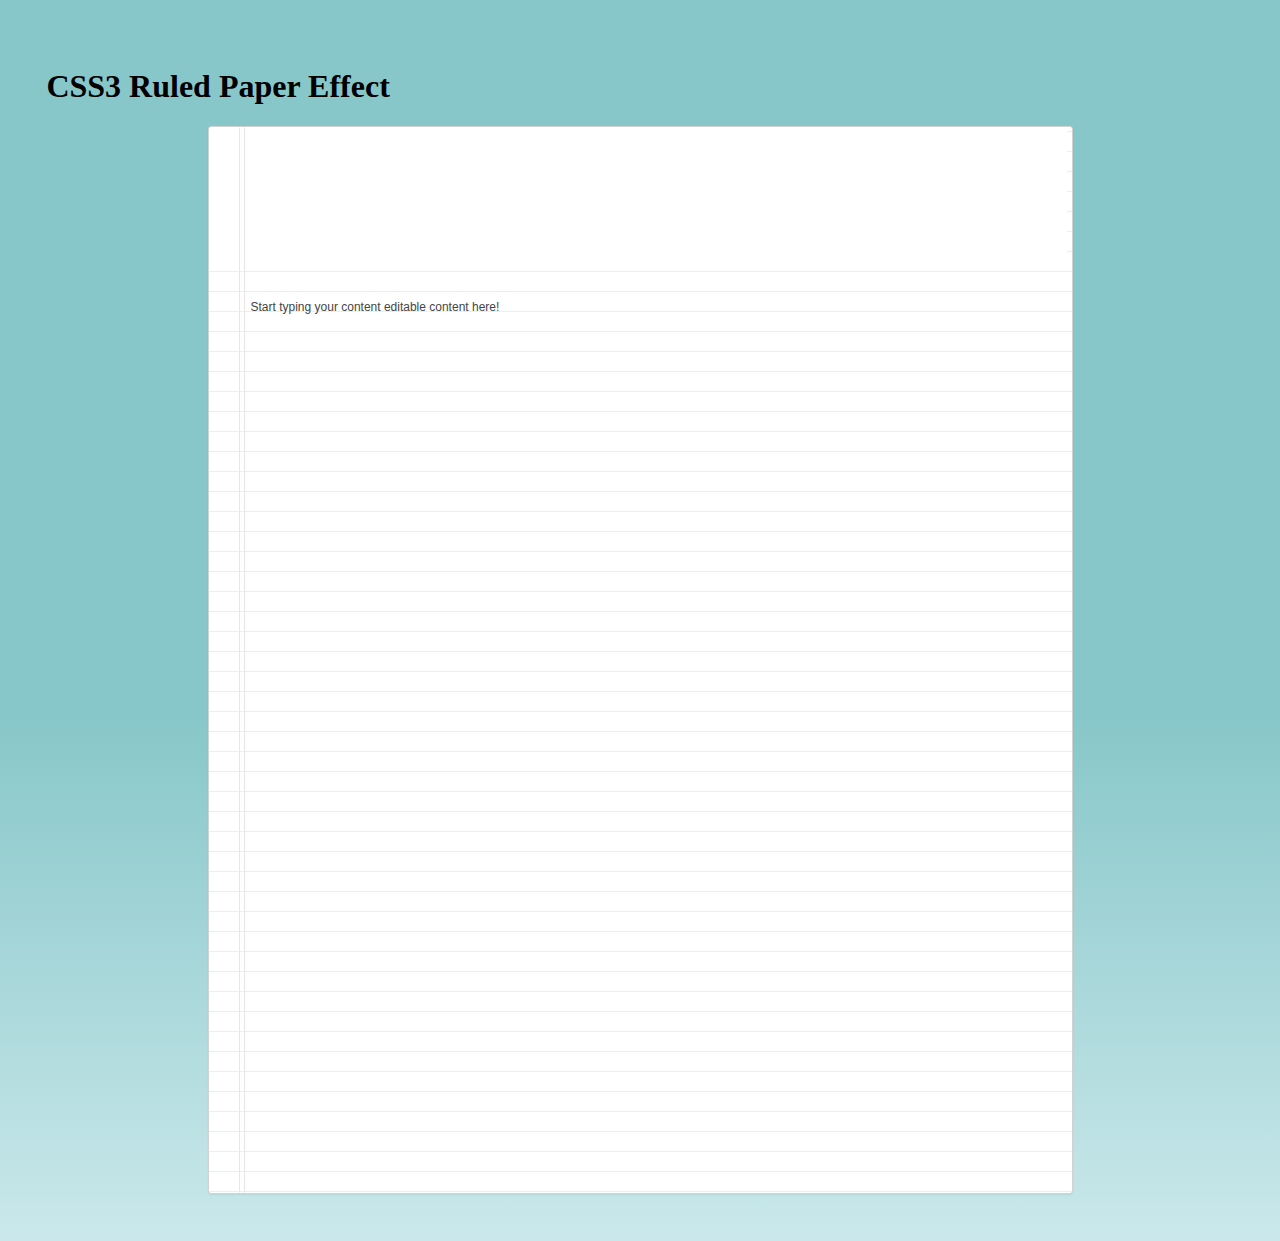
==== index 2.html @ bd2f3032 "initial" ====
<!DOCTYPE html>
<html lang="en">
 <head>
    <meta charset="utf-8">
    <title>CSS3 Ruled Paper Effect</title>
    <link href="styles.css" rel="stylesheet" rev="stylesheet" />
 </head>
 <body>

   <h1>CSS3 Ruled Paper Effect</h1>

      <section class="paper">
      	<article class="head"></article>
        <p>&nbsp;</p>
        <article contenteditable="true">Start typing your content editable content here!</article>
      </section>

 </body>
</html>
---- styles.css ----
@charset "utf-8";
/* CSS Document */

body { 
	background: -webkit-linear-gradient(top, rgb(136,199,201) 58%, rgb(202,232,235) 100%);
	background: -moz-linear-gradient(top, rgb(136,199,201) 58%, rgb(202,232,235) 100%);
	background: -ms-linear-gradient(top, rgb(136,199,201) 58%, rgb(202,232,235) 100%);
	background: -o-linear-gradient(top, rgb(136,199,201) 58%, rgb(202,232,235) 100%);
	background: linear-gradient(top, rgb(136,199,201) 58%, rgb(202,232,235) 100%);
	padding: 3%;
	height: 94%;
	
}

.paper {
        font: normal 12px/1.5 "Lucida Grande", arial, sans-serif;
        width: 50%;
        height: 80%;
        margin: 0 auto;
        padding: 6px 5px 4px 42px;
        position: relative;
        color: #444;
        line-height: 20px;
        border: 1px solid #d2d2d2;
        background: #fff;
        background: -webkit-gradient(linear, 0 0, 0 100%, from(#d9eaf3), color-stop(4%, #fff)) 0 4px;
        background: -webkit-linear-gradient(top, #d9eaf3 0%, #fff 8%) 0 4px;
        background: -moz-linear-gradient(top, #d9eaf3 0%, #fff 8%) 0 4px;
        background: -ms-linear-gradient(top, #d9eaf3 0%, #fff 8%) 0 4px;
        background: -o-linear-gradient(top, #d9eaf3 0%, #fff 8%) 0 4px;
        background: linear-gradient(top, #d9eaf3 0%, #fff 8%) 0 4px;
        -webkit-background-size: 100% 20px;
        -moz-background-size: 100% 20px;
        -ms-background-size: 100% 20px;
        -o-background-size: 100% 20px;
        background-size: 100% 20px;
        -webkit-border-radius: 3px;
        -moz-border-radius: 3px;
        border-radius: 3px;
        -webkit-box-shadow: 0 1px 2px rgba(0,0,0,0.07);
        -moz-box-shadow: 0 1px 2px rgba(0,0,0,0.07);
        box-shadow: 0 1px 2px rgba(0,0,0,0.07);
		width: 816px;
		height: 1056px;
}
 
.paper::before {
        content: '';
        position: absolute;
        width: 4px;
        top: 0;
        left: 30px;
        bottom: 0;
        border: 1px solid;
        border-color: transparent #efe4e4;
}

textarea {
        display: block;
        width: 94%;
        margin: 0 auto;
        padding: 3.8% 3%;
        border: none;
        outline: none;
        height: 94%;
        background: transparent;
        line-height: 20px;
}

.head {
	background-color: #FFF;
	min-height: 124px;
	margin-left: -42px;
	margin-top: -4px;
}
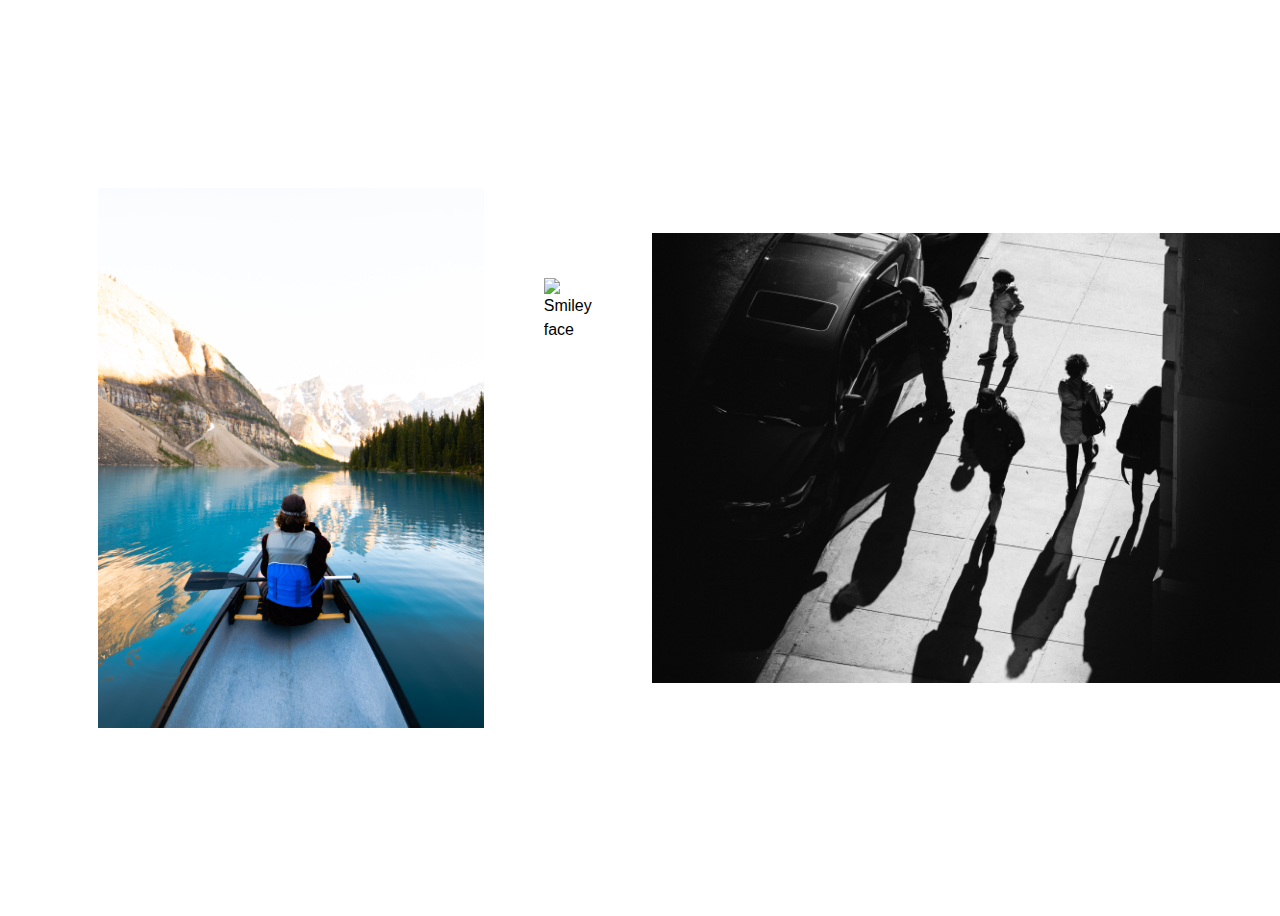
==== commit 98cc9f2b: "many changes" ====
--- a/index 2.html
+++ b/index 2.html
@@ -2,18 +2,47 @@
 <html lang="en">
  <head>
     <meta charset="utf-8">
-    <title>CSS3 Ruled Paper Effect</title>
+    <title>kat</title>
     <link href="styles.css" rel="stylesheet" rev="stylesheet" />
  </head>
  <body>
+  <div class="container wideDiv">
 
-   <h1>CSS3 Ruled Paper Effect</h1>
+    <img src="a.jpg" alt="Smiley face" height="60%">
+    <img src="b.jpg" alt="Smiley face" height="40%">
+    <img src="c.jpg" alt="Smiley face" height="50%">
+    <img src="d.jpg" alt="Smiley face" height="55%">
+    <img src="e.jpg" alt="Smiley face" height="70%"><img src="a.jpg" alt="Smiley face" height="60%">
+    <img src="b.jpg" alt="Smiley face" height="40%">
+    <img src="c.jpg" alt="Smiley face" height="50%">
+    <img src="d.jpg" alt="Smiley face" height="55%">
+    <img src="e.jpg" alt="Smiley face" height="70%"><img src="a.jpg" alt="Smiley face" height="60%">
+    <img src="b.jpg" alt="Smiley face" height="40%">
+    <img src="c.jpg" alt="Smiley face" height="50%">
+    <img src="d.jpg" alt="Smiley face" height="55%">
+    <img src="e.jpg" alt="Smiley face" height="70%">
 
-      <section class="paper">
-      	<article class="head"></article>
-        <p>&nbsp;</p>
-        <article contenteditable="true">Start typing your content editable content here!</article>
-      </section>
+  </div>
 
  </body>
+ <script>
+ 	(function() {
+  function scrollHorizontally(e) {
+    e = window.event || e;
+    var delta = Math.max(-1, Math.min(1, (e.wheelDelta || -e.detail)));
+    document.documentElement.scrollLeft -= (delta * 40); // Multiplied by 40
+    document.body.scrollLeft -= (delta * 40); // Multiplied by 40
+    e.preventDefault();
+  }
+  if (window.addEventListener) {
+    // IE9, Chrome, Safari, Opera
+    window.addEventListener("mousewheel", scrollHorizontally, false);
+    // Firefox
+    window.addEventListener("DOMMouseScroll", scrollHorizontally, false);
+  } else {
+    // IE 6/7/8
+    window.attachEvent("onmousewheel", scrollHorizontally);
+  }
+})();
+</script>
 </html>--- a/styles.css
+++ b/styles.css
@@ -1,75 +1,93 @@
 @charset "utf-8";
 /* CSS Document */
 
-body { 
-	background: -webkit-linear-gradient(top, rgb(136,199,201) 58%, rgb(202,232,235) 100%);
-	background: -moz-linear-gradient(top, rgb(136,199,201) 58%, rgb(202,232,235) 100%);
-	background: -ms-linear-gradient(top, rgb(136,199,201) 58%, rgb(202,232,235) 100%);
-	background: -o-linear-gradient(top, rgb(136,199,201) 58%, rgb(202,232,235) 100%);
-	background: linear-gradient(top, rgb(136,199,201) 58%, rgb(202,232,235) 100%);
-	padding: 3%;
-	height: 94%;
-	
+@font-face { font-family: Skinny; src: url('Skinny-Regular.otf'); } 
+
+body {
+        font-family: 'Merriweather Sans', sans-serif;
+        font-size: 16px;
+        line-height: 1.5; 
+/*        background: url(katface.svg) no-repeat center;
+*/        background-size: cover;
+        background-repeat: no-repeat;
+        background-attachment: fixed;
+        background-position: center; 
+}
+p {
+  font-size: medium;
+  
+}
+img {
+  margin-left: 30px;
+  margin-right: 30px;
+}
+.container{
+  display:flex;
+  align-items: center;
+  margin-left: 60px;
+}
+.wideDiv {
+  height: 100vh;
+  /*width: 40000px;*/
+}
+.path {
+  stroke-dasharray: 13664.5;
+  stroke-dashoffset: 13664.5;
+  animation: dash 2s linear forwards;
 }
 
-.paper {
-        font: normal 12px/1.5 "Lucida Grande", arial, sans-serif;
-        width: 50%;
-        height: 80%;
-        margin: 0 auto;
-        padding: 6px 5px 4px 42px;
-        position: relative;
-        color: #444;
-        line-height: 20px;
-        border: 1px solid #d2d2d2;
-        background: #fff;
-        background: -webkit-gradient(linear, 0 0, 0 100%, from(#d9eaf3), color-stop(4%, #fff)) 0 4px;
-        background: -webkit-linear-gradient(top, #d9eaf3 0%, #fff 8%) 0 4px;
-        background: -moz-linear-gradient(top, #d9eaf3 0%, #fff 8%) 0 4px;
-        background: -ms-linear-gradient(top, #d9eaf3 0%, #fff 8%) 0 4px;
-        background: -o-linear-gradient(top, #d9eaf3 0%, #fff 8%) 0 4px;
-        background: linear-gradient(top, #d9eaf3 0%, #fff 8%) 0 4px;
-        -webkit-background-size: 100% 20px;
-        -moz-background-size: 100% 20px;
-        -ms-background-size: 100% 20px;
-        -o-background-size: 100% 20px;
-        background-size: 100% 20px;
-        -webkit-border-radius: 3px;
-        -moz-border-radius: 3px;
-        border-radius: 3px;
-        -webkit-box-shadow: 0 1px 2px rgba(0,0,0,0.07);
-        -moz-box-shadow: 0 1px 2px rgba(0,0,0,0.07);
-        box-shadow: 0 1px 2px rgba(0,0,0,0.07);
-		width: 816px;
-		height: 1056px;
+@keyframes dash {
+  to {
+    stroke-dashoffset: 0;
+  }
 }
- 
-.paper::before {
-        content: '';
-        position: absolute;
-        width: 4px;
-        top: 0;
-        left: 30px;
-        bottom: 0;
-        border: 1px solid;
-        border-color: transparent #efe4e4;
+.work {
+        margin-top: 200px;
+}
+.sticky {
+  position: fixed;
+  top: 0;
+  width: 100%
+  //padding-top: 102px;
+}
+h1 {
+  text-align: center;
+  font-family: Skinny, sans-serif;
+  font-size: 600%;
+  font-weight: lighter;
+  color: #484848;
+  margin-top: 100px;
+}
+.headers {
+        
+}
+h2{
+  max-width: 750px;
+  margin: 30px auto;
+  font-size: 160%;
+  font-family: 'helvetica', sans-serif;
+  color: #4A4A4A;
+  margin-bottom: 50px;
+} 
+h3 {
+  font-size: 250%;
+  margin-bottom: 35px;
 }
 
-textarea {
-        display: block;
-        width: 94%;
-        margin: 0 auto;
-        padding: 3.8% 3%;
-        border: none;
-        outline: none;
-        height: 94%;
-        background: transparent;
-        line-height: 20px;
+a {
+  color:#454343;
+  -o-transition:.3s;
+  -ms-transition:.3s;
+  -moz-transition:.3s;
+  -webkit-transition:.3s;
+  /* ...and now for the proper property */
+  transition:.3s;
+}
+a:hover {
+  color:#b21f41;
+  text-decoration: none;
+
 }
 
-.head {
-	background-color: #FFF;
-	min-height: 124px;
-	margin-left: -42px;
-	margin-top: -4px;
-}+
+
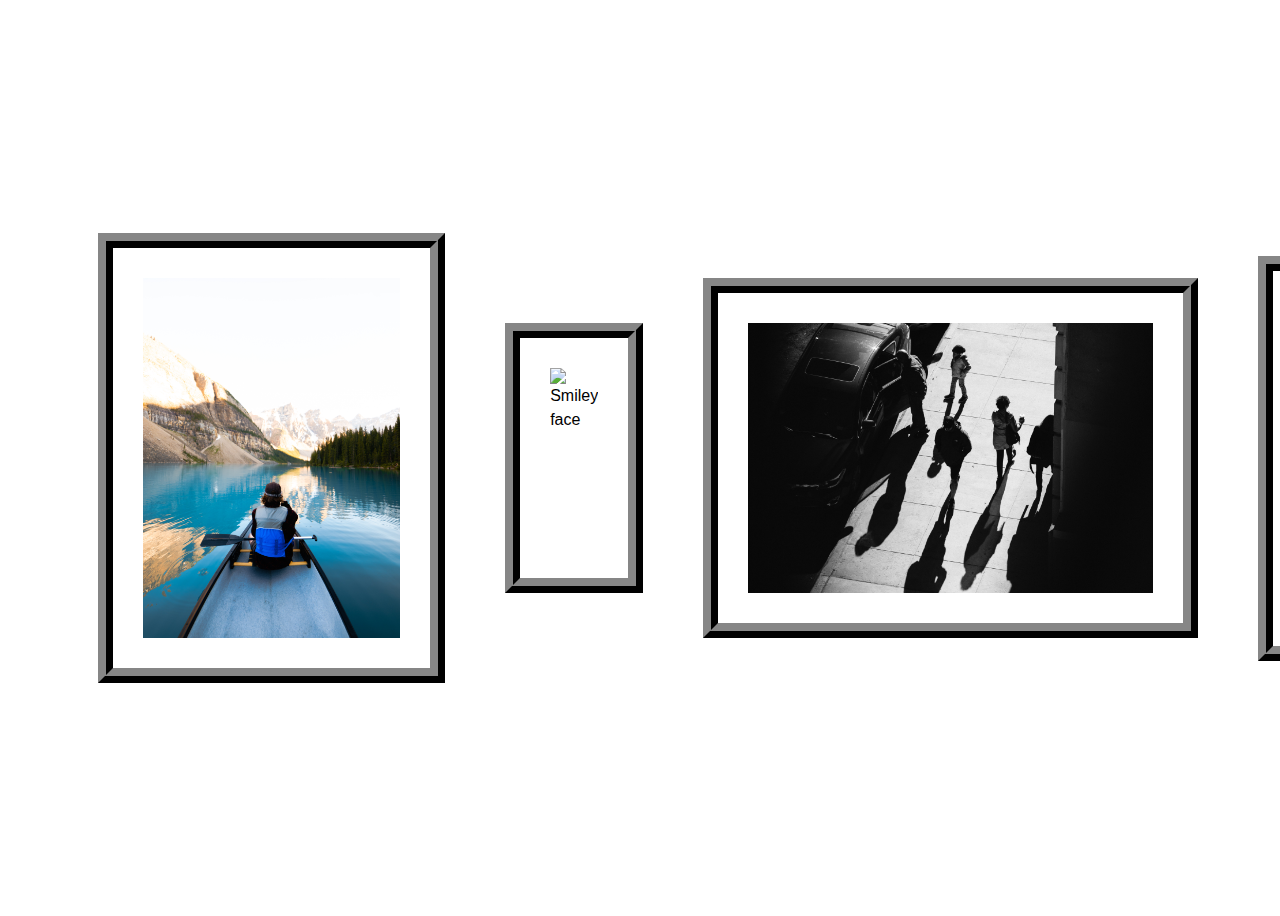
==== commit f26d793e: "shit broders" ====
--- a/index 2.html
+++ b/index 2.html
@@ -8,19 +8,21 @@
  <body>
   <div class="container wideDiv">
 
-    <img src="a.jpg" alt="Smiley face" height="60%">
-    <img src="b.jpg" alt="Smiley face" height="40%">
-    <img src="c.jpg" alt="Smiley face" height="50%">
-    <img src="d.jpg" alt="Smiley face" height="55%">
-    <img src="e.jpg" alt="Smiley face" height="70%"><img src="a.jpg" alt="Smiley face" height="60%">
-    <img src="b.jpg" alt="Smiley face" height="40%">
-    <img src="c.jpg" alt="Smiley face" height="50%">
-    <img src="d.jpg" alt="Smiley face" height="55%">
-    <img src="e.jpg" alt="Smiley face" height="70%"><img src="a.jpg" alt="Smiley face" height="60%">
-    <img src="b.jpg" alt="Smiley face" height="40%">
-    <img src="c.jpg" alt="Smiley face" height="50%">
-    <img src="d.jpg" alt="Smiley face" height="55%">
-    <img src="e.jpg" alt="Smiley face" height="70%">
+    <img src="a.jpg" alt="Smiley face" height="40%">
+    <img src="b.jpg" alt="Smiley face" height="20%">
+    <img src="c.jpg" alt="Smiley face" height="30%">
+    <img src="d.jpg" alt="Smiley face" height="35%">
+    <img src="e.jpg" alt="Smiley face" height="50%">
+    <img src="a.jpg" alt="Smiley face" height="40%">
+    <img src="b.jpg" alt="Smiley face" height="20%">
+    <img src="c.jpg" alt="Smiley face" height="30%">
+    <img src="d.jpg" alt="Smiley face" height="35%">
+    <img src="e.jpg" alt="Smiley face" height="50%">
+    <img src="a.jpg" alt="Smiley face" height="40%">
+    <img src="b.jpg" alt="Smiley face" height="20%">
+    <img src="c.jpg" alt="Smiley face" height="30%">
+    <img src="d.jpg" alt="Smiley face" height="35%">
+    <img src="e.jpg" alt="Smiley face" height="50%">
 
   </div>
 
--- a/styles.css
+++ b/styles.css
@@ -17,9 +17,12 @@
   font-size: medium;
   
 }
+
 img {
   margin-left: 30px;
   margin-right: 30px;
+  padding: 30px 30px 30px 30px;
+  border: 4mm ridge rgb(50, 50, 50, 50);
 }
 .container{
   display:flex;
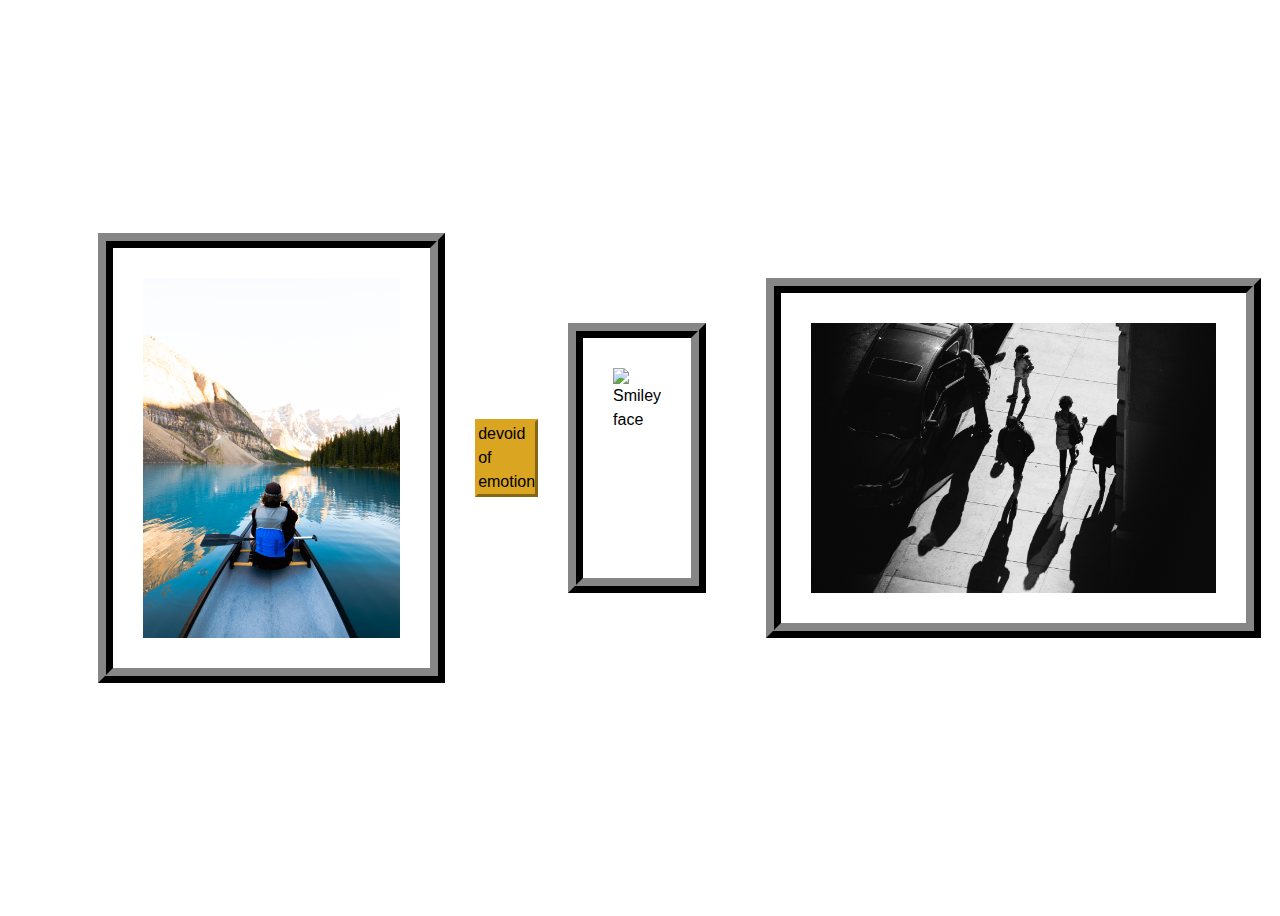
==== commit cf54ad76: "plaques" ====
--- a/index 2.html
+++ b/index 2.html
@@ -7,8 +7,14 @@
  </head>
  <body>
   <div class="container wideDiv">
-
-    <img src="a.jpg" alt="Smiley face" height="40%">
+  	<div class="paintwrap">
+  		<div class="painting">
+    		<img src="a.jpg" alt="Smiley face" height="40%">
+    		<p class="plaque">
+    		devoid of emotion
+    		</p>
+		</div>
+	</div>
     <img src="b.jpg" alt="Smiley face" height="20%">
     <img src="c.jpg" alt="Smiley face" height="30%">
     <img src="d.jpg" alt="Smiley face" height="35%">
--- a/styles.css
+++ b/styles.css
@@ -17,6 +17,13 @@
   font-size: medium;
   
 }
+.plaque {
+  border: 3px outset goldenrod;
+  background: goldenrod;
+  display: flex;
+  flex-direction: column;
+
+}
 
 img {
   margin-left: 30px;
@@ -32,6 +39,18 @@
 .wideDiv {
   height: 100vh;
   /*width: 40000px;*/
+}
+.paintwrap{
+  display: flex;
+  height: 100%;
+/*  flex-direction: row;
+*/  align-items: center;
+}
+.painting {
+  display: flex;
+  height: 100%;
+  flex-direction: row;
+  align-items: center;
 }
 .path {
   stroke-dasharray: 13664.5;
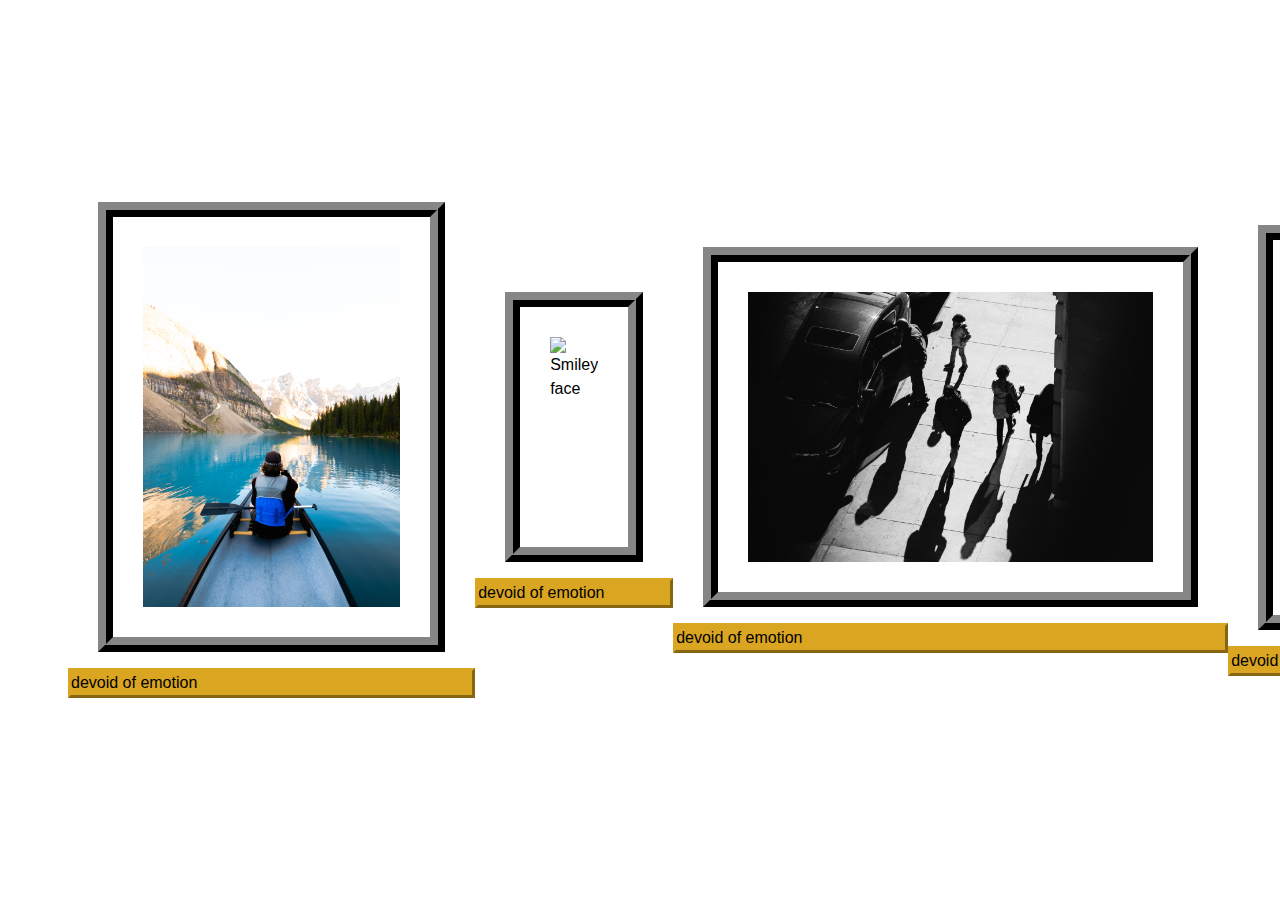
==== commit e37be3bd: "plaqattack" ====
--- a/index 2.html
+++ b/index 2.html
@@ -7,29 +7,36 @@
  </head>
  <body>
   <div class="container wideDiv">
-  	<div class="paintwrap">
+  	<div class="painting">
+    	<img src="a.jpg" alt="Smiley face" height="40%">
+    	<p class="plaque">
+    		devoid of emotion
+    	</p>
+	</div>
   		<div class="painting">
-    		<img src="a.jpg" alt="Smiley face" height="40%">
+    		<img src="b.jpg" alt="Smiley face" height="20%">
     		<p class="plaque">
     		devoid of emotion
     		</p>
 		</div>
+  		<div class="painting">
+    		<img src="c.jpg" alt="Smiley face" height="30%">
+    		<p class="plaque">
+    		devoid of emotion
+    		</p>
+		</div>
+  		<div class="painting">
+    		<img src="d.jpg" alt="Smiley face" height="35%">
+    		<p class="plaque">
+    		devoid of emotion
+    		</p>
+		</div>
+  		<div class="painting">
+    		<img src="e.jpg" alt="Smiley face" height="50%">
+    		<p class="plaque">
+    		devoid of emotion
+    		</p>
 	</div>
-    <img src="b.jpg" alt="Smiley face" height="20%">
-    <img src="c.jpg" alt="Smiley face" height="30%">
-    <img src="d.jpg" alt="Smiley face" height="35%">
-    <img src="e.jpg" alt="Smiley face" height="50%">
-    <img src="a.jpg" alt="Smiley face" height="40%">
-    <img src="b.jpg" alt="Smiley face" height="20%">
-    <img src="c.jpg" alt="Smiley face" height="30%">
-    <img src="d.jpg" alt="Smiley face" height="35%">
-    <img src="e.jpg" alt="Smiley face" height="50%">
-    <img src="a.jpg" alt="Smiley face" height="40%">
-    <img src="b.jpg" alt="Smiley face" height="20%">
-    <img src="c.jpg" alt="Smiley face" height="30%">
-    <img src="d.jpg" alt="Smiley face" height="35%">
-    <img src="e.jpg" alt="Smiley face" height="50%">
-
   </div>
 
  </body>
--- a/styles.css
+++ b/styles.css
@@ -20,9 +20,6 @@
 .plaque {
   border: 3px outset goldenrod;
   background: goldenrod;
-  display: flex;
-  flex-direction: column;
-
 }
 
 img {
@@ -33,24 +30,18 @@
 }
 .container{
   display:flex;
-  align-items: center;
-  margin-left: 60px;
+/*  align-items: center;
+*/  margin-left: 60px;
 }
 .wideDiv {
   height: 100vh;
   /*width: 40000px;*/
 }
-.paintwrap{
-  display: flex;
-  height: 100%;
-/*  flex-direction: row;
-*/  align-items: center;
-}
 .painting {
   display: flex;
   height: 100%;
-  flex-direction: row;
-  align-items: center;
+  flex-direction: column;
+  justify-content: center; 
 }
 .path {
   stroke-dasharray: 13664.5;
